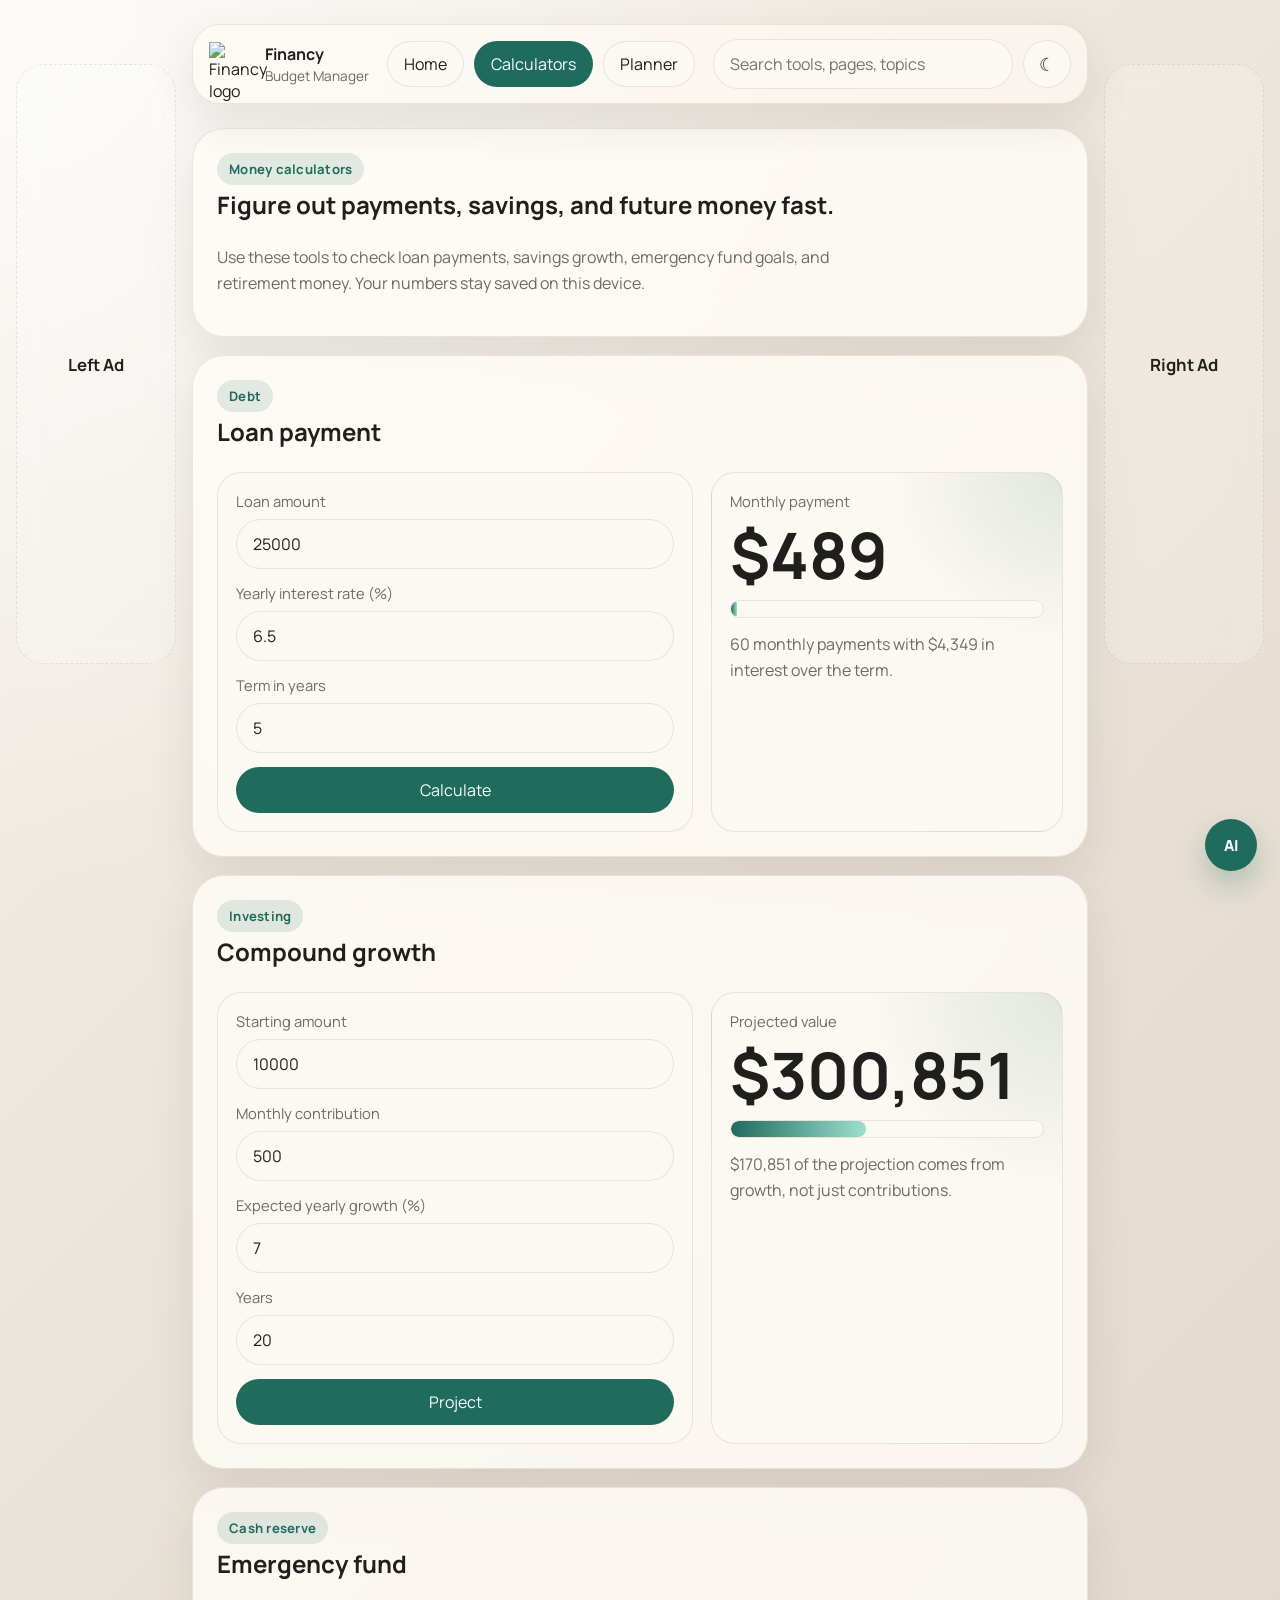
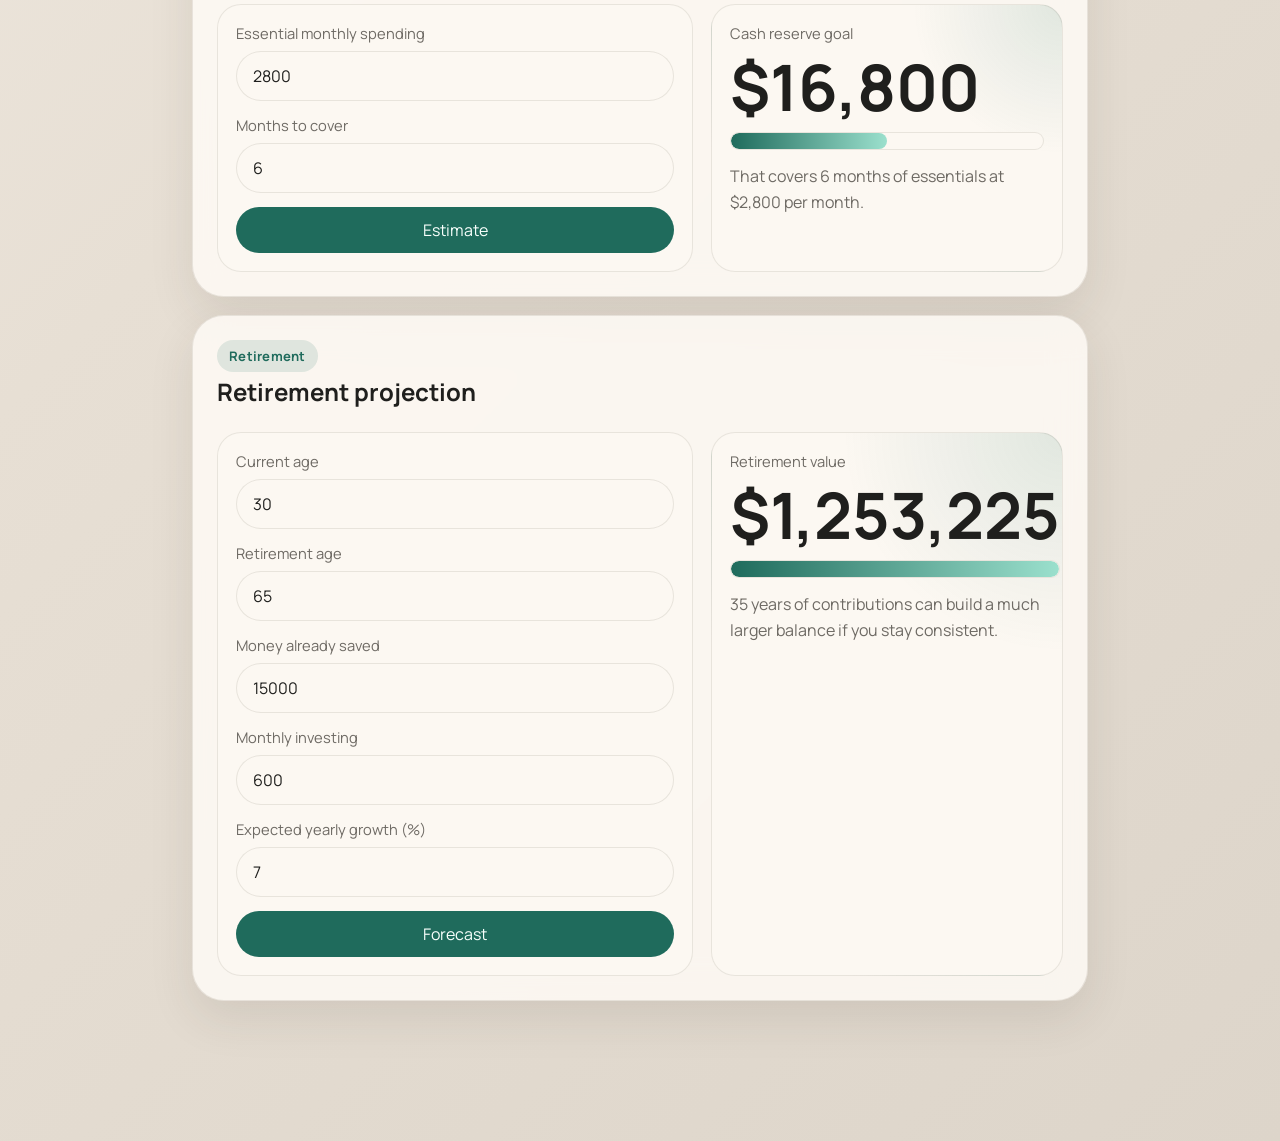
==== calculators.html @ e0c93847 "files" ====
<!DOCTYPE html>
<html lang="en">
<head>
  <meta charset="UTF-8">
  <meta name="viewport" content="width=device-width, initial-scale=1.0">
  <title>Financy | Calculators</title>
  <link rel="icon" type="image/png" href="logo_financy.png">
  <link rel="preconnect" href="https://fonts.googleapis.com">
  <link rel="preconnect" href="https://fonts.gstatic.com" crossorigin>
  <link href="https://fonts.googleapis.com/css2?family=Manrope:wght@400;500;600;700;800&display=swap" rel="stylesheet">
  <link rel="stylesheet" href="styles.css">
</head>
<body data-page="calculators">
  <div class="site-shell">
    <header class="topbar glass">
      <a class="brand" href="index.html">
        <span class="brand-mark"><img src="logo_financy.png" alt="Financy logo"></span>
        <div>
          <strong>Financy</strong>
          <p>Budget Manager</p>
        </div>
      </a>
      <nav class="nav-pills">
        <a href="index.html">Home</a>
        <a class="active" href="calculators.html">Calculators</a>
        <a href="planner.html">Planner</a>
      </nav>
      <div class="top-actions">
        <label class="search-pill">
          <input id="site-search" type="search" placeholder="Search tools, pages, topics">
        </label>
        <button class="pill-button secondary icon-button" id="theme-toggle" type="button" aria-label="Toggle theme" title="Toggle theme"></button>
      </div>
    </header>

    <main class="page-grid calculators-layout">
      <section class="matte-card section-span">
        <div class="section-head">
          <div>
            <span class="eyebrow">Money calculators</span>
            <h1>Figure out payments, savings, and future money fast.</h1>
          </div>
        </div>
        <p class="lead">Use these tools to check loan payments, savings growth, emergency fund goals, and retirement money. Your numbers stay saved on this device.</p>
      </section>

      <section class="matte-card section-span searchable tool-split-card" id="loan-calculator" data-title="Loan payment calculator loan amortization monthly payment debt interest">
        <div class="section-head">
          <div>
            <span class="eyebrow">Debt</span>
            <h2>Loan payment</h2>
          </div>
        </div>
        <div class="tool-split">
          <form class="tool-form" id="loan-form">
            <label><span>Loan amount</span><input name="amount" type="number" min="0" step="0.01" value="25000"></label>
            <label><span>Yearly interest rate (%)</span><input name="apr" type="number" min="0" step="0.01" value="6.5"></label>
            <label><span>Term in years</span><input name="years" type="number" min="1" step="1" value="5"></label>
            <button class="pill-button" type="submit">Calculate</button>
          </form>
          <div class="visual-panel">
            <span class="visual-label">Monthly payment</span>
            <strong class="visual-value" id="loan-big-value">$0</strong>
            <div class="progress giant"><span id="loan-meter"></span></div>
            <p class="visual-summary" id="loan-summary">Monthly payment will appear here.</p>
          </div>
        </div>
      </section>

      <section class="matte-card section-span searchable tool-split-card" id="compound-calculator" data-title="Compound interest calculator investment savings growth returns">
        <div class="section-head">
          <div>
            <span class="eyebrow">Investing</span>
            <h2>Compound growth</h2>
          </div>
        </div>
        <div class="tool-split">
          <form class="tool-form" id="compound-form">
            <label><span>Starting amount</span><input name="principal" type="number" min="0" step="0.01" value="10000"></label>
            <label><span>Monthly contribution</span><input name="monthly" type="number" min="0" step="0.01" value="500"></label>
            <label><span>Expected yearly growth (%)</span><input name="rate" type="number" min="0" step="0.01" value="7"></label>
            <label><span>Years</span><input name="years" type="number" min="1" step="1" value="20"></label>
            <button class="pill-button" type="submit">Project</button>
          </form>
          <div class="visual-panel">
            <span class="visual-label">Projected value</span>
            <strong class="visual-value" id="compound-big-value">$0</strong>
            <div class="progress giant"><span id="compound-meter"></span></div>
            <p class="visual-summary" id="compound-summary">Future value will appear here.</p>
          </div>
        </div>
      </section>

      <section class="matte-card section-span searchable tool-split-card" id="emergency-calculator" data-title="Emergency fund calculator reserve months living expenses">
        <div class="section-head">
          <div>
            <span class="eyebrow">Cash reserve</span>
            <h2>Emergency fund</h2>
          </div>
        </div>
        <div class="tool-split">
          <form class="tool-form" id="emergency-form">
            <label><span>Essential monthly spending</span><input name="expenses" type="number" min="0" step="0.01" value="2800"></label>
            <label><span>Months to cover</span><input name="months" type="number" min="1" step="1" value="6"></label>
            <button class="pill-button" type="submit">Estimate</button>
          </form>
          <div class="visual-panel">
            <span class="visual-label">Cash reserve goal</span>
            <strong class="visual-value" id="emergency-big-value">$0</strong>
            <div class="progress giant"><span id="emergency-meter"></span></div>
            <p class="visual-summary" id="emergency-summary">Target reserve will appear here.</p>
          </div>
        </div>
      </section>

      <section class="matte-card section-span searchable tool-split-card" id="retirement-calculator" data-title="Retirement calculator future nest egg investment projection">
        <div class="section-head">
          <div>
            <span class="eyebrow">Retirement</span>
            <h2>Retirement projection</h2>
          </div>
        </div>
        <div class="tool-split">
          <form class="tool-form" id="retirement-form">
            <label><span>Current age</span><input name="currentAge" type="number" min="18" step="1" value="30"></label>
            <label><span>Retirement age</span><input name="retireAge" type="number" min="19" step="1" value="65"></label>
            <label><span>Money already saved</span><input name="balance" type="number" min="0" step="0.01" value="15000"></label>
            <label><span>Monthly investing</span><input name="monthly" type="number" min="0" step="0.01" value="600"></label>
            <label><span>Expected yearly growth (%)</span><input name="rate" type="number" min="0" step="0.01" value="7"></label>
            <button class="pill-button" type="submit">Forecast</button>
          </form>
          <div class="visual-panel">
            <span class="visual-label">Retirement value</span>
            <strong class="visual-value" id="retirement-big-value">$0</strong>
            <div class="progress giant"><span id="retirement-meter"></span></div>
            <p class="visual-summary" id="retirement-summary">Projected retirement value will appear here.</p>
          </div>
        </div>
      </section>
    </main>
  </div>

  <div class="side-ad side-ad-left" aria-label="Left ad space">
    <strong>Left Ad</strong>
  </div>
  <div class="side-ad side-ad-right" aria-label="Right ad space">
    <strong>Right Ad</strong>
  </div>

  <div class="search-results matte-card hidden" id="search-results"></div>

  <aside class="ai-dock glass" id="ai-dock">
    <div class="ai-log" id="ai-log"></div>
    <form class="ai-form" id="ai-form">
      <input id="ai-input" type="text" placeholder="Ask about budgets, loans, savings, or retirement">
      <button class="pill-button" type="submit">Ask AI</button>
      <button class="pill-button secondary icon-button ai-toggle" id="ai-clear" type="button" aria-label="Minimize AI bar" title="Minimize AI bar">×</button>
    </form>
  </aside>

  <script src="app.js"></script>
</body>
</html>
---- styles.css ----
:root {
  color-scheme: light;
  --bg: #f3efe8;
  --bg-accent: radial-gradient(circle at top left, rgba(255, 255, 255, 0.75), transparent 30%), linear-gradient(135deg, #f6f1ea, #e7dfd4 50%, #ddd5ca);
  --panel: rgba(255, 252, 247, 0.82);
  --panel-strong: #fcf8f2;
  --glass: rgba(255, 250, 244, 0.66);
  --text: #1f1f1d;
  --muted: #6e6a64;
  --line: rgba(57, 48, 36, 0.1);
  --accent: #1f6b5c;
  --accent-soft: rgba(31, 107, 92, 0.12);
  --shadow: 0 18px 45px rgba(57, 48, 36, 0.1);
}

body[data-theme="dark"] {
  color-scheme: dark;
  --bg: #111311;
  --bg-accent: radial-gradient(circle at top left, rgba(74, 96, 85, 0.22), transparent 28%), linear-gradient(145deg, #121614, #171c1a 45%, #1f2522);
  --panel: rgba(24, 29, 27, 0.78);
  --panel-strong: #1a201d;
  --glass: rgba(31, 37, 34, 0.68);
  --text: #edf1eb;
  --muted: #a4afa9;
  --line: rgba(233, 239, 235, 0.08);
  --accent: #7dd0b7;
  --accent-soft: rgba(125, 208, 183, 0.14);
  --shadow: 0 20px 50px rgba(0, 0, 0, 0.3);
}

* {
  box-sizing: border-box;
}

html {
  scroll-behavior: smooth;
}

body {
  margin: 0;
  min-height: 100vh;
  font-family: "Manrope", sans-serif;
  color: var(--text);
  background: var(--bg-accent);
}

a {
  color: inherit;
  text-decoration: none;
}

button,
input {
  font: inherit;
}

.site-shell {
  width: min(1240px, 70vw);
  margin: 0 auto;
  padding: 24px 0 140px;
}

.topbar,
.matte-card,
.ai-dock,
.search-results {
  backdrop-filter: blur(18px);
  -webkit-backdrop-filter: blur(18px);
}

.topbar {
  position: sticky;
  top: 12px;
  z-index: 30;
  display: flex;
  align-items: center;
  gap: 18px;
  justify-content: space-between;
  padding: 14px 16px;
  border: 1px solid var(--line);
  border-radius: 28px;
  background: var(--glass);
  box-shadow: var(--shadow);
}

.brand {
  display: flex;
  align-items: center;
  gap: 12px;
  min-width: fit-content;
}

.brand-mark {
  width: 44px;
  height: 44px;
  display: grid;
  place-items: center;
  border-radius: 0;
}

.brand-mark img {
  width: 100%;
  height: 100%;
  object-fit: contain;
  display: block;
}

.brand p,
.eyebrow,
.mini-stat span,
.result-box,
.lead,
.tool-card p,
.list-row span,
.ai-dock span {
  color: var(--muted);
}

.brand p {
  margin: 2px 0 0;
  font-size: 0.85rem;
}

.nav-pills,
.top-actions,
.hero-actions,
.row-actions {
  display: flex;
  align-items: center;
  gap: 10px;
}

.nav-pills {
  flex-wrap: wrap;
}

.nav-pills a,
.pill-button {
  border: 1px solid var(--line);
  border-radius: 999px;
  padding: 11px 16px;
  background: var(--panel-strong);
  color: var(--text);
  transition: transform 180ms ease, background 180ms ease, border-color 180ms ease;
}

.nav-pills a.active,
.pill-button,
.pill-button:hover {
  background: var(--accent);
  border-color: transparent;
  color: #f8fffc;
}

.pill-button.secondary {
  background: var(--panel-strong);
  border-color: var(--line);
  color: var(--text);
}

.icon-button {
  min-width: 48px;
  justify-content: center;
  padding: 11px 14px;
  font-size: 1.1rem;
}

.nav-pills a:hover,
.pill-button:hover {
  transform: translateY(-1px);
}

.search-pill {
  min-width: min(300px, 40vw);
}

.search-pill input,
.ai-form input,
.tool-form input {
  width: 100%;
  border: 1px solid var(--line);
  border-radius: 999px;
  background: var(--panel-strong);
  color: var(--text);
  padding: 13px 16px;
  outline: none;
}

.tool-form label span {
  display: block;
  margin-bottom: 8px;
  font-size: 0.92rem;
  color: var(--muted);
}

.page-grid {
  display: grid;
  grid-template-columns: repeat(12, 1fr);
  gap: 18px;
  margin-top: 24px;
}

.section-span,
.hero-panel {
  grid-column: 1 / -1;
}

.matte-card,
.hero-panel,
.tool-card {
  background: var(--panel);
  border: 1px solid var(--line);
  border-radius: 32px;
  box-shadow: var(--shadow);
  position: relative;
  overflow: hidden;
}

.matte-card,
.hero-panel {
  padding: 24px;
}

.matte-card::before,
.hero-panel::before,
.tool-card::before {
  content: "";
  position: absolute;
  inset: 0;
  border-radius: inherit;
  pointer-events: none;
  opacity: 0;
  transition: opacity 180ms ease;
  background:
    radial-gradient(
      180px circle at var(--glow-x, 50%) var(--glow-y, 50%),
      rgba(255, 255, 255, 0.07),
      rgba(255, 255, 255, 0.036) 22%,
      rgba(255, 255, 255, 0.015) 38%,
      transparent 68%
    );
}

.matte-card.glow-active::before,
.hero-panel.glow-active::before,
.tool-card.glow-active::before {
  opacity: 1;
}

body[data-theme="dark"] .matte-card::before,
body[data-theme="dark"] .hero-panel::before,
body[data-theme="dark"] .tool-card::before {
  background:
    radial-gradient(
      180px circle at var(--glow-x, 50%) var(--glow-y, 50%),
      rgba(255, 255, 255, 0.054),
      rgba(255, 255, 255, 0.024) 24%,
      rgba(255, 255, 255, 0.009) 40%,
      transparent 68%
    );
}

.hero-panel {
  display: grid;
  grid-template-columns: 1.25fr 0.9fr;
  gap: 18px;
}

.hero-copy h1,
.section-head h1,
.section-head h2 {
  margin: 8px 0 10px;
  line-height: 1;
}

.hero-copy h1 {
  font-size: clamp(2.6rem, 6vw, 5rem);
  max-width: 10ch;
}

.hero-copy p,
.lead {
  max-width: 62ch;
  line-height: 1.6;
}

.hero-metrics,
.insight-hero {
  display: grid;
  gap: 14px;
}

.mini-stat {
  padding: 18px;
  border-radius: 24px;
  background: var(--panel-strong);
  border: 1px solid var(--line);
}

.mini-stat strong {
  display: block;
  margin: 8px 0 6px;
  font-size: 2rem;
}

.section-head {
  display: flex;
  align-items: center;
  justify-content: space-between;
  gap: 12px;
  margin-bottom: 18px;
}

.tool-grid {
  display: grid;
  grid-template-columns: repeat(3, minmax(0, 1fr));
  gap: 14px;
}

.home-hero {
  background:
    radial-gradient(circle at top right, var(--accent-soft), transparent 28%),
    linear-gradient(145deg, rgba(255, 255, 255, 0.08), transparent 45%),
    var(--panel);
}

.home-hero-copy {
  max-width: 760px;
  margin-bottom: 22px;
}

.home-hero-top {
  display: grid;
  grid-template-columns: minmax(0, 1fr) 280px;
  gap: 20px;
  align-items: start;
}

.home-highlight-grid,
.feature-band {
  display: grid;
  grid-template-columns: repeat(3, minmax(0, 1fr));
  gap: 14px;
}

.highlight-card,
.feature-chip {
  padding: 20px;
  border-radius: 24px;
  background: var(--panel-strong);
  border: 1px solid var(--line);
}

.feature-chip p {
  margin: 10px 0 0;
  color: var(--muted);
  line-height: 1.6;
}

.home-tools .tool-card {
  min-height: 220px;
}

.hero-actions-strong {
  align-items: stretch;
  flex-wrap: wrap;
}

.hero-actions-stack {
  flex-direction: column;
  justify-self: end;
  width: 100%;
}

.hero-button {
  min-width: 240px;
  display: grid;
  gap: 4px;
  padding: 16px 20px;
  border-radius: 24px;
  border: 1px solid var(--line);
  transition: transform 180ms ease, border-color 180ms ease, background 180ms ease;
}

.hero-button span {
  font-size: 1rem;
  font-weight: 800;
  letter-spacing: 0.01em;
}

.hero-button small {
  color: var(--muted);
  font-size: 0.82rem;
}

.hero-button-primary {
  background: linear-gradient(135deg, var(--accent), #295a51);
  border-color: transparent;
  color: #f8fffc;
  box-shadow: 0 14px 30px rgba(31, 107, 92, 0.18);
}

body[data-theme="dark"] .hero-button-primary {
  background: linear-gradient(135deg, #8ad7c0, #4f8f7f);
  color: #0d1713;
  box-shadow: 0 14px 30px rgba(0, 0, 0, 0.28);
}

.hero-button-primary small {
  color: rgba(248, 255, 252, 0.78);
}

body[data-theme="dark"] .hero-button-primary small {
  color: rgba(13, 23, 19, 0.72);
}

.hero-button-secondary {
  background: rgba(255, 255, 255, 0.34);
  border-color: var(--line);
  color: var(--text);
}

.hero-button:hover {
  transform: translateY(-2px);
}

.tool-card {
  padding: 20px;
}

.tool-tag,
.eyebrow {
  display: inline-block;
  padding: 7px 12px;
  border-radius: 999px;
  background: var(--accent-soft);
  color: var(--accent);
  font-size: 0.82rem;
  font-weight: 700;
  letter-spacing: 0.02em;
}

.tool-card h3 {
  margin: 14px 0 10px;
}

.list-panel,
.signal-stack,
.expense-list {
  display: grid;
  gap: 12px;
}

.list-row,
.expense-item {
  display: flex;
  align-items: center;
  justify-content: space-between;
  gap: 14px;
  padding: 15px 16px;
  border-radius: 20px;
  border: 1px solid var(--line);
  background: var(--panel-strong);
}

.page-grid > section:not(.section-span):not(.hero-panel) {
  grid-column: span 6;
}

.calculators-layout > section:not(.section-span) {
  grid-column: span 6;
}

.tool-form {
  display: grid;
  gap: 14px;
}

.tool-split {
  display: grid;
  grid-template-columns: minmax(0, 1.15fr) minmax(280px, 0.85fr);
  gap: 18px;
  align-items: stretch;
}

.tool-split-card .tool-form,
.tool-split-card .list-panel,
.visual-panel {
  padding: 18px;
  border-radius: 24px;
  background: var(--panel-strong);
  border: 1px solid var(--line);
}

.visual-panel {
  display: grid;
  align-content: start;
  gap: 14px;
  background:
    radial-gradient(circle at top right, var(--accent-soft), transparent 34%),
    var(--panel-strong);
}

.dual-panel {
  gap: 18px;
}

.visual-label {
  color: var(--muted);
  font-size: 0.92rem;
}

.visual-value {
  display: block;
  font-size: clamp(2.4rem, 5vw, 4rem);
  line-height: 0.95;
}

.visual-value.small {
  font-size: clamp(1.8rem, 3vw, 2.4rem);
}

.visual-summary {
  margin: 0;
  color: var(--muted);
  line-height: 1.6;
}

.tool-form.two-column {
  grid-template-columns: repeat(2, minmax(0, 1fr));
}

.inline-form {
  grid-template-columns: 1.2fr 0.8fr auto;
  align-items: end;
}

.result-box {
  margin-top: 16px;
  padding: 16px;
  border-radius: 22px;
  background: var(--panel-strong);
  border: 1px solid var(--line);
  line-height: 1.6;
}

.progress {
  width: 100%;
  height: 14px;
  border-radius: 999px;
  overflow: hidden;
  background: var(--panel-strong);
  border: 1px solid var(--line);
}

.progress span {
  display: block;
  height: 100%;
  width: 0;
  border-radius: inherit;
  background: linear-gradient(90deg, var(--accent), #9be0cd);
}

.progress.giant {
  height: 18px;
}

.signal-line {
  display: flex;
  align-items: center;
  justify-content: space-between;
  margin-bottom: 8px;
}

.search-results {
  position: fixed;
  top: 88px;
  right: 15vw;
  width: min(420px, 70vw);
  z-index: 45;
  padding: 12px;
  background: var(--panel);
  border: 1px solid var(--line);
  border-radius: 24px;
  box-shadow: var(--shadow);
}

.side-ad {
  position: fixed;
  top: 64px;
  width: 160px;
  height: 600px;
  z-index: 20;
  display: grid;
  place-items: center;
  gap: 8px;
  text-align: center;
  padding: 18px;
  border-radius: 28px;
  border: 1px dashed var(--line);
  background: rgba(255, 255, 255, 0.18);
  color: var(--muted);
  backdrop-filter: blur(12px);
  -webkit-backdrop-filter: blur(12px);
}

.side-ad strong {
  color: var(--text);
  font-size: 1.05rem;
}

.side-ad-left {
  left: max(12px, calc((15vw - 160px) / 2));
}

.side-ad-right {
  right: max(12px, calc((15vw - 160px) / 2));
}

.search-results.hidden {
  display: none;
}

.search-hit {
  display: block;
  padding: 14px;
  border-radius: 18px;
}

.search-hit:hover {
  background: var(--panel-strong);
}

.ai-dock {
  position: fixed;
  left: 50%;
  bottom: 20px;
  transform: translateX(-50%);
  width: min(900px, 70vw);
  border: 1px solid var(--line);
  border-radius: 28px;
  background: var(--glass);
  box-shadow: var(--shadow);
  z-index: 50;
  padding: 14px;
  transition: width 240ms ease, left 240ms ease, transform 240ms ease, border-radius 240ms ease, padding 240ms ease, background 240ms ease, box-shadow 240ms ease;
}

.ai-dock-head {
  display: flex;
  align-items: center;
  justify-content: space-between;
  gap: 12px;
  margin-bottom: 10px;
}

.ai-log {
  display: grid;
  gap: 10px;
  max-height: 140px;
  overflow: auto;
  margin-bottom: 12px;
}

.ai-log:empty {
  display: none;
  margin-bottom: 0;
}

.ai-msg {
  padding: 12px 14px;
  border-radius: 18px;
  background: var(--panel-strong);
  border: 1px solid var(--line);
}

.ai-msg.user {
  background: var(--accent-soft);
  color: var(--text);
}

.ai-form {
  display: grid;
  grid-template-columns: 1fr auto auto;
  gap: 10px;
  transition: opacity 180ms ease;
}

.ai-toggle {
  transition: all 220ms ease;
}

.ai-dock.minimized {
  left: auto;
  right: 16px;
  transform: none;
  width: 68px;
  padding: 8px;
  border-radius: 999px;
  background: transparent;
  box-shadow: none;
  border-color: transparent;
}

.ai-dock.minimized .ai-log,
.ai-dock.minimized #ai-input,
.ai-dock.minimized .ai-form .pill-button:not(.ai-toggle) {
  display: none;
}

.ai-dock.minimized .ai-form {
  grid-template-columns: 1fr;
  gap: 0;
}

.ai-dock.minimized .ai-toggle {
  min-width: 52px;
  width: 52px;
  height: 52px;
  padding: 0;
  border-radius: 999px;
  background: var(--accent);
  border-color: transparent;
  color: #f8fffc;
  box-shadow: 0 14px 30px rgba(31, 107, 92, 0.28);
  font-size: 0.95rem;
  font-weight: 800;
}

body[data-theme="dark"] .ai-dock.minimized .ai-toggle {
  color: #0d1713;
}

@media (max-width: 1200px) {
  .side-ad {
    display: none;
  }
}

@media (max-width: 980px) {
  .topbar,
  .hero-panel,
  .home-hero-top,
  .tool-grid,
  .home-highlight-grid,
  .feature-band,
  .tool-form.two-column,
  .inline-form,
  .tool-split {
    grid-template-columns: 1fr;
  }

  .topbar {
    position: static;
    flex-direction: column;
    align-items: stretch;
  }

  .search-pill {
    min-width: 100%;
  }

  .page-grid > section:not(.section-span):not(.hero-panel),
  .calculators-layout > section:not(.section-span) {
    grid-column: 1 / -1;
  }
}

@media (max-width: 720px) {
  .site-shell {
    width: calc(100% - 20px);
  }

  .hero-copy h1,
  .section-head h1 {
    font-size: clamp(2.1rem, 10vw, 3.2rem);
  }

  .matte-card,
  .hero-panel {
    padding: 18px;
    border-radius: 26px;
  }

  .ai-dock {
    bottom: 12px;
    padding: 12px;
  }

  .ai-form {
    grid-template-columns: 1fr;
  }

  .ai-dock.minimized {
    left: auto;
    right: 12px;
    bottom: 12px;
  }
}
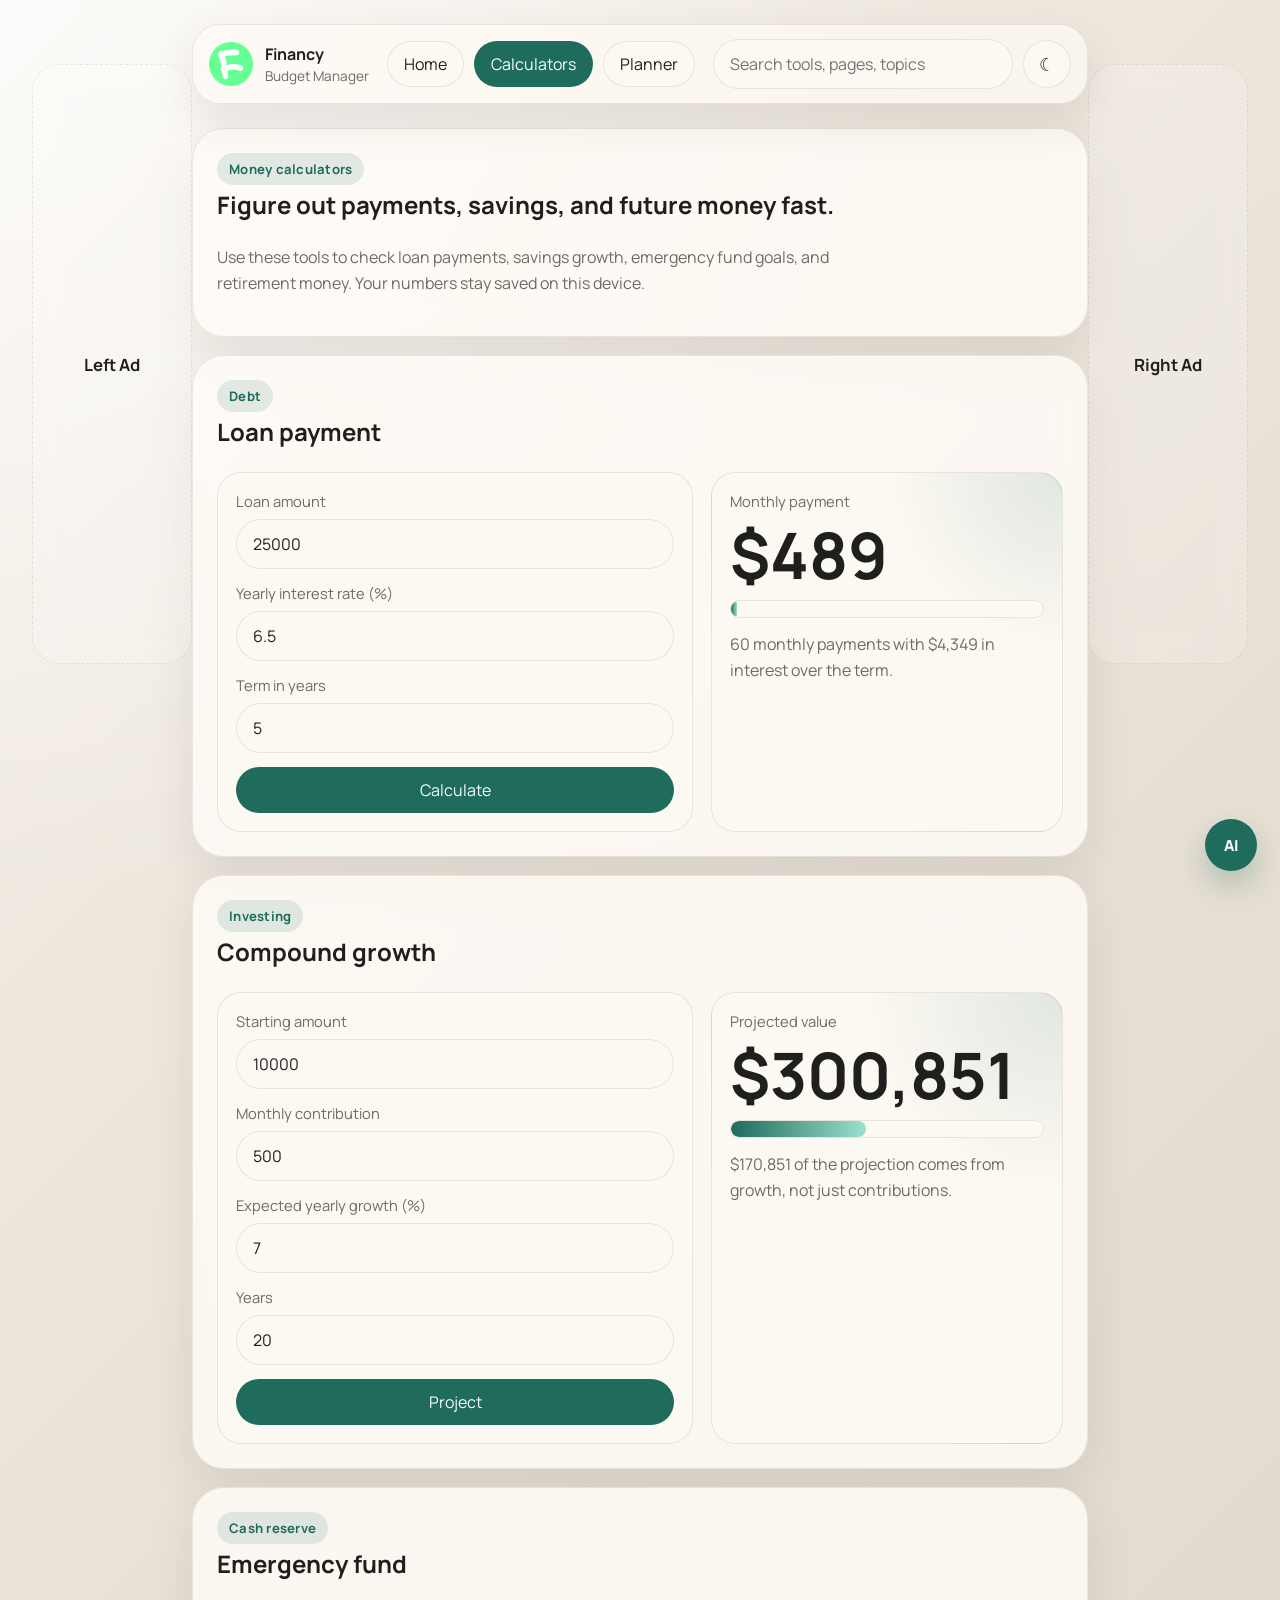
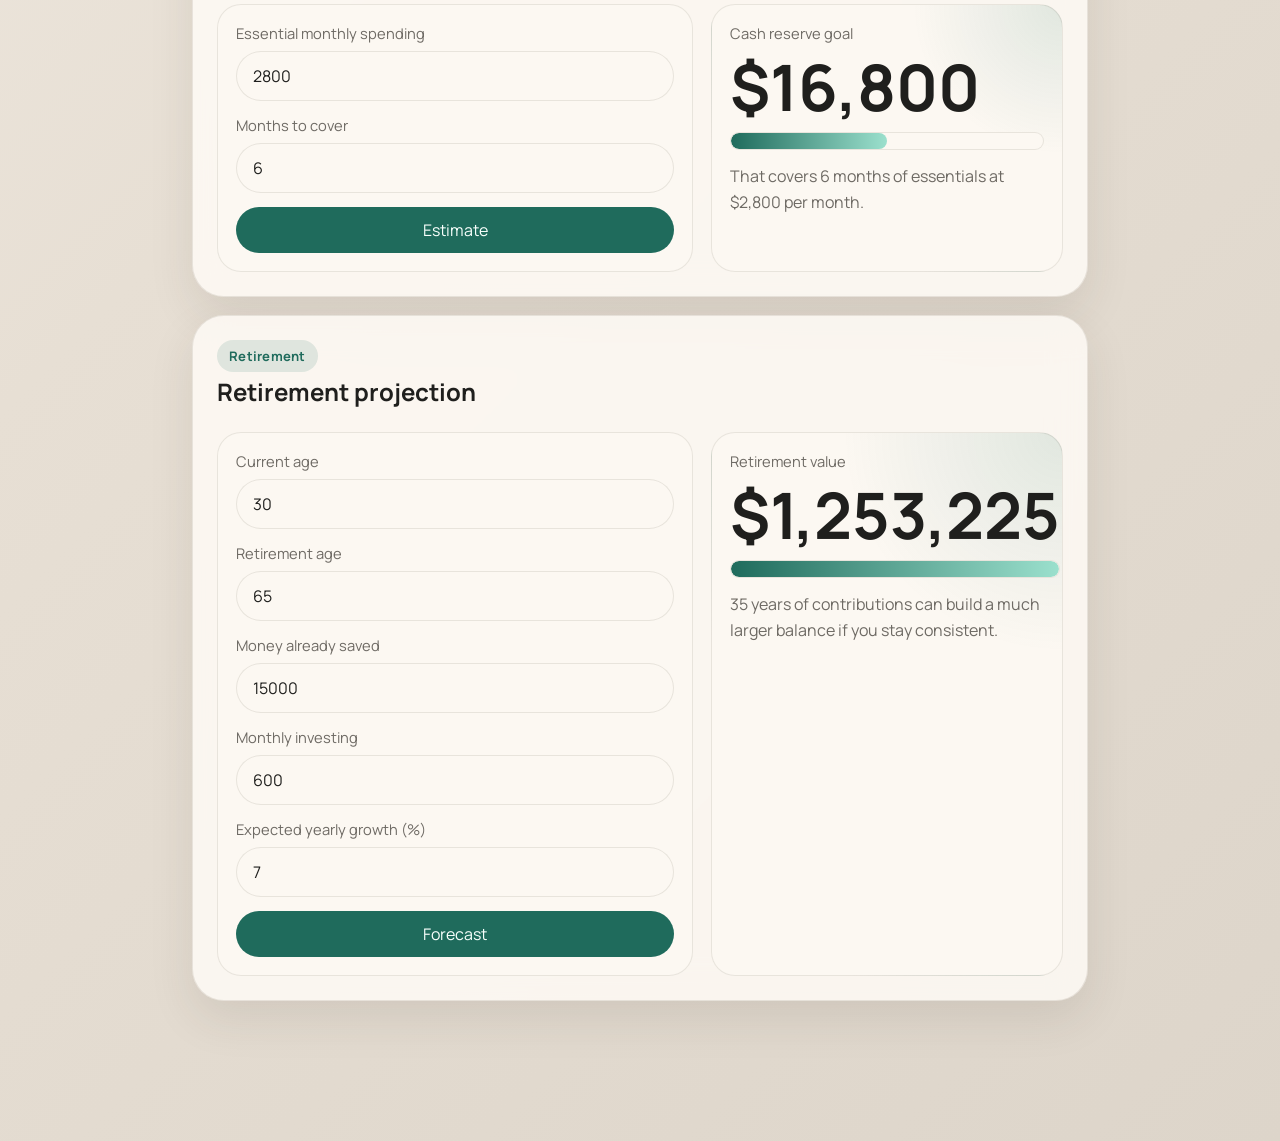
==== commit 611e9d0d: "Update calculators.html" ====
--- a/calculators.html
+++ b/calculators.html
@@ -9,6 +9,45 @@
   <link rel="preconnect" href="https://fonts.gstatic.com" crossorigin>
   <link href="https://fonts.googleapis.com/css2?family=Manrope:wght@400;500;600;700;800&display=swap" rel="stylesheet">
   <link rel="stylesheet" href="styles.css">
+  <style>
+    #adRight {
+  position: fixed;
+  right: 20px;
+  top: 40%;
+  transform: translateY(-50%);
+
+  width: 160px;
+  height: 600px;
+
+  display: flex;
+  justify-content: center;
+  align-items: center;
+
+  background: rgba(255,255,255,0.05);
+  border-radius: 12px;
+
+  overflow: hidden;
+}
+
+    #adLeft {
+  position: fixed;
+  left: 20px;
+  top: 40%;
+  transform: translateY(-50%);
+
+  width: 160px;
+  height: 600px;
+
+  display: flex;
+  justify-content: center;
+  align-items: center;
+
+  background: rgba(255,255,255,0.05);
+  border-radius: 12px;
+
+  overflow: hidden;
+}
+  </style>
 </head>
 <body data-page="calculators">
   <div class="site-shell">
--- a/styles.css
+++ b/styles.css
@@ -610,11 +610,11 @@
 }
 
 .side-ad-left {
-  left: max(12px, calc((15vw - 160px) / 2));
+  left: calc((100vw - min(1240px, 70vw)) / 2 - 160px);
 }
 
 .side-ad-right {
-  right: max(12px, calc((15vw - 160px) / 2));
+  right: calc((100vw - min(1240px, 70vw)) / 2 - 160px);
 }
 
 .search-results.hidden {
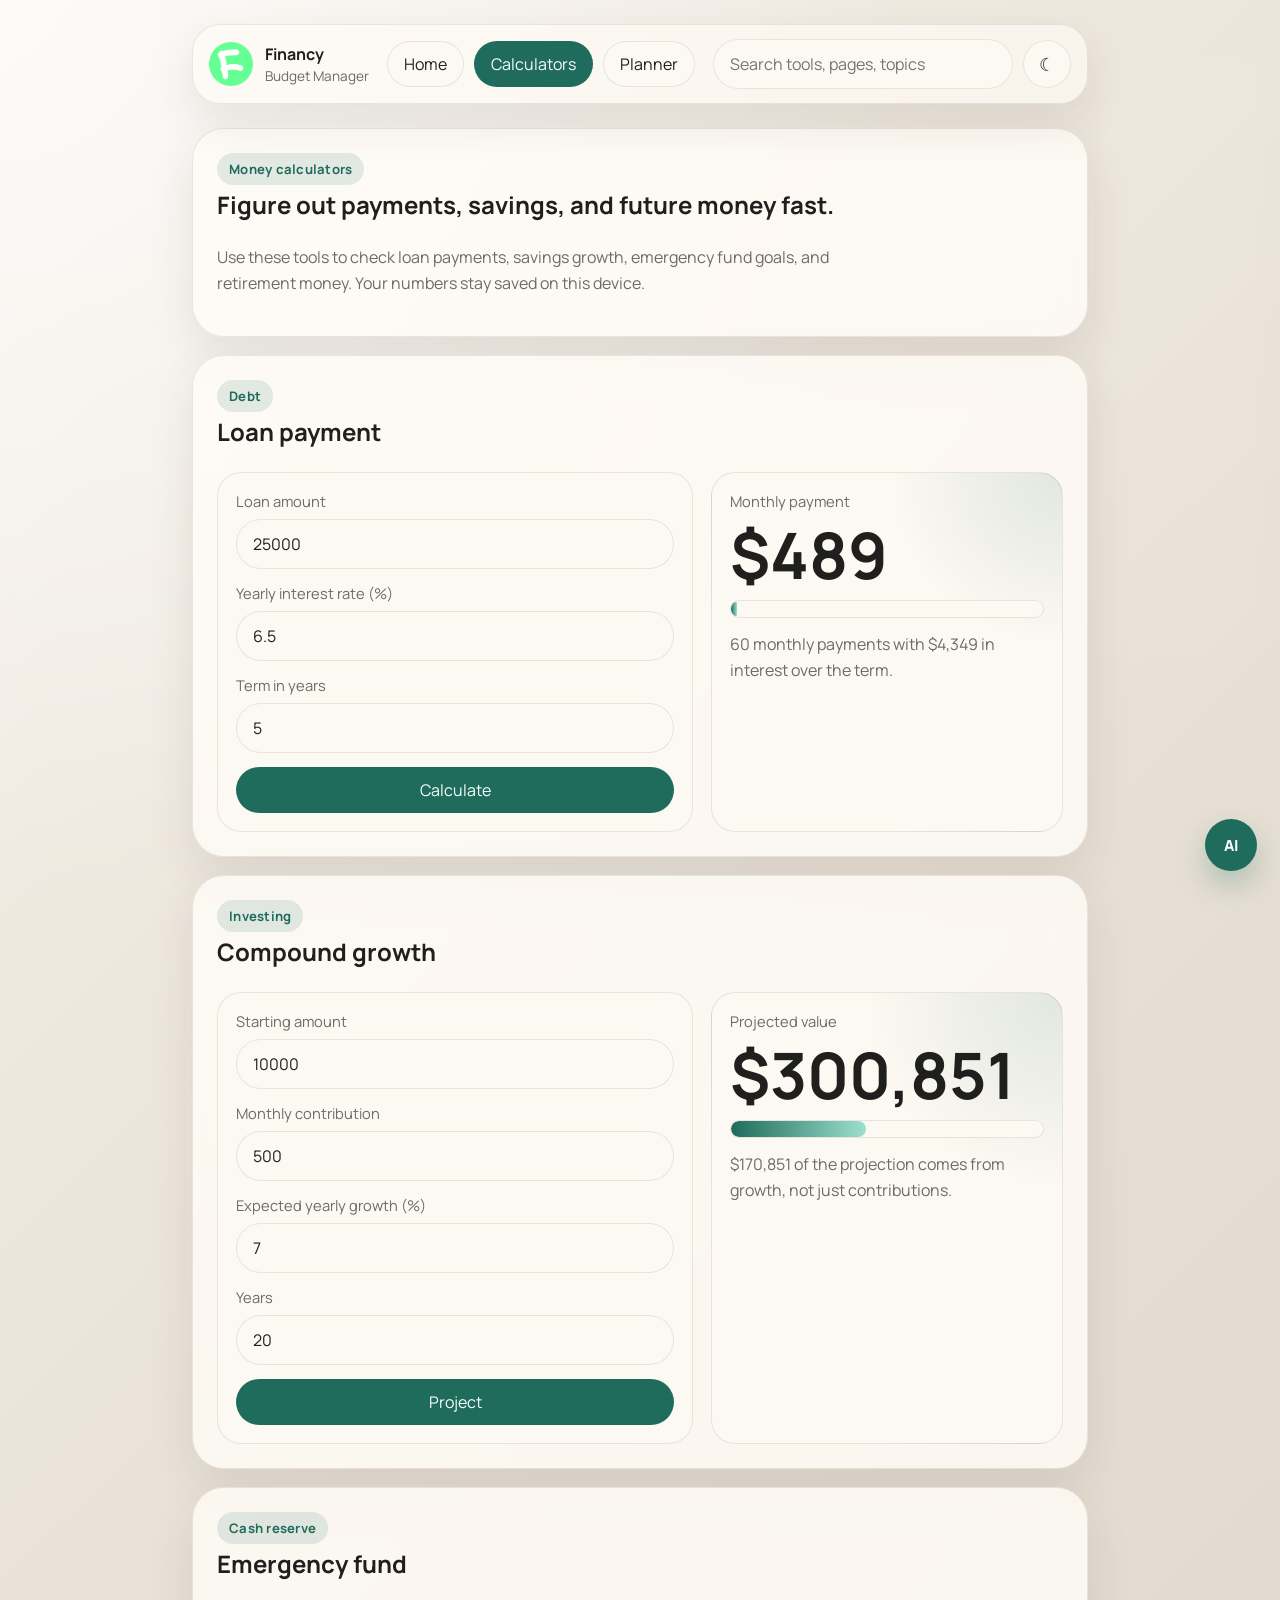
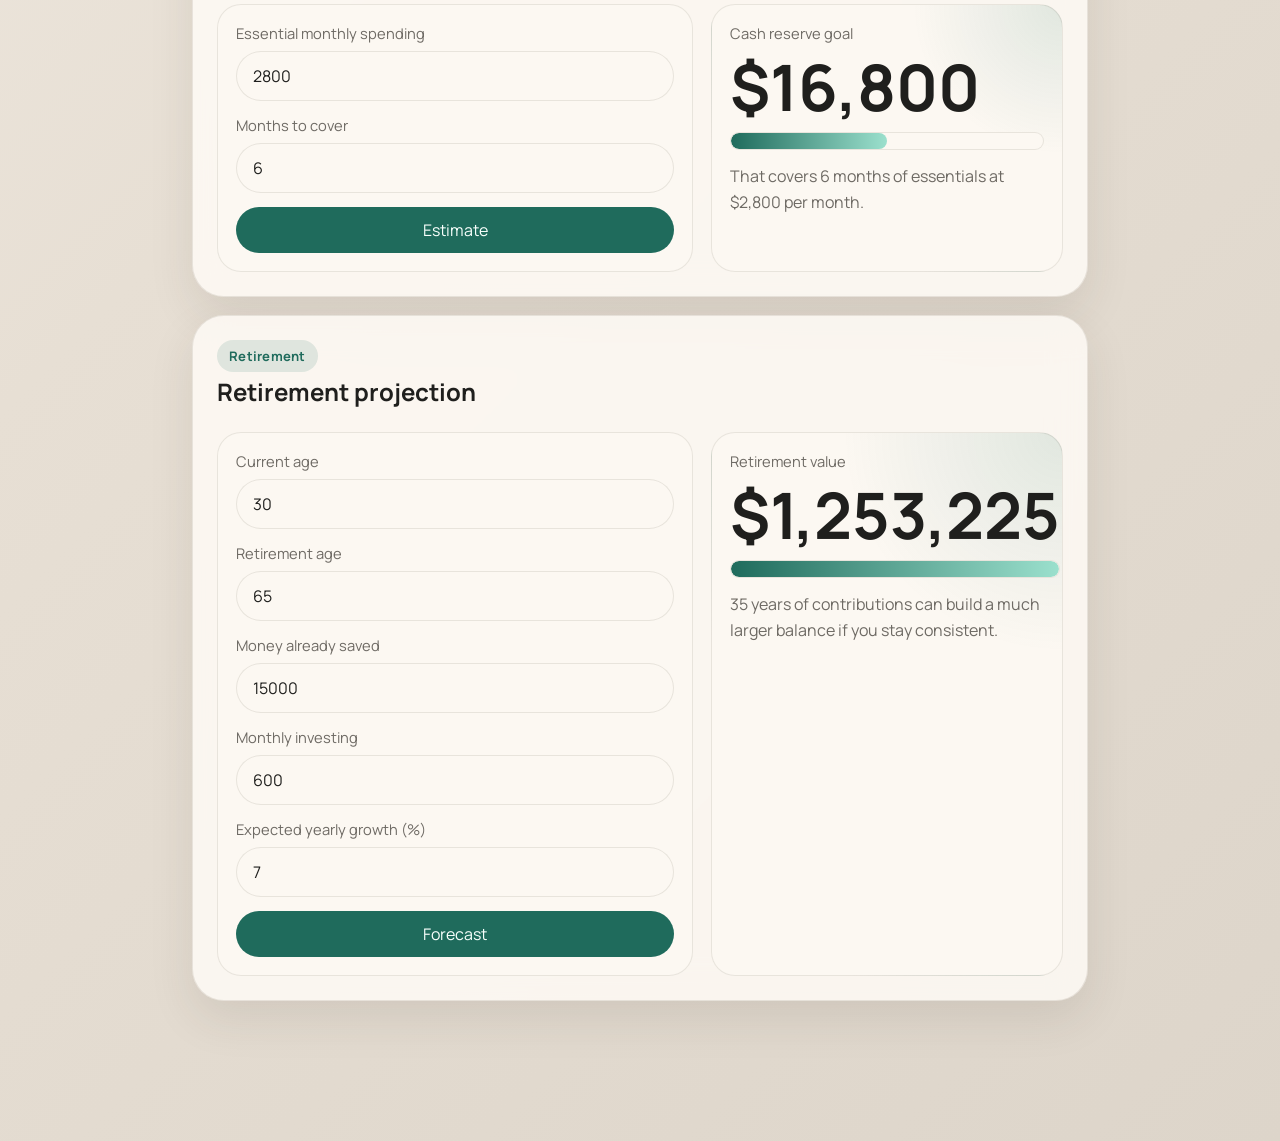
==== commit 6288b01d: "Update calculators.html" ====
--- a/calculators.html
+++ b/calculators.html
@@ -179,11 +179,30 @@
     </main>
   </div>
 
-  <div class="side-ad side-ad-left" aria-label="Left ad space">
-    <strong>Left Ad</strong>
+  <div id="adLeft">
+    <script>
+  atOptions = {
+    'key' : '1086b78240f18aaf0e1004b42cc4445b',
+    'format' : 'iframe',
+    'height' : 600,
+    'width' : 160,
+    'params' : {}
+  };
+</script>
+<script src="https://www.highperformanceformat.com/1086b78240f18aaf0e1004b42cc4445b/invoke.js"></script>
   </div>
-  <div class="side-ad side-ad-right" aria-label="Right ad space">
-    <strong>Right Ad</strong>
+  
+  <div id="adRight">
+    <script>
+  atOptions = {
+    'key' : '347876f712a6bb3985297788fc272e66',
+    'format' : 'iframe',
+    'height' : 600,
+    'width' : 160,
+    'params' : {}
+  };
+</script>
+<script src="https://www.highperformanceformat.com/347876f712a6bb3985297788fc272e66/invoke.js"></script>
   </div>
 
   <div class="search-results matte-card hidden" id="search-results"></div>
